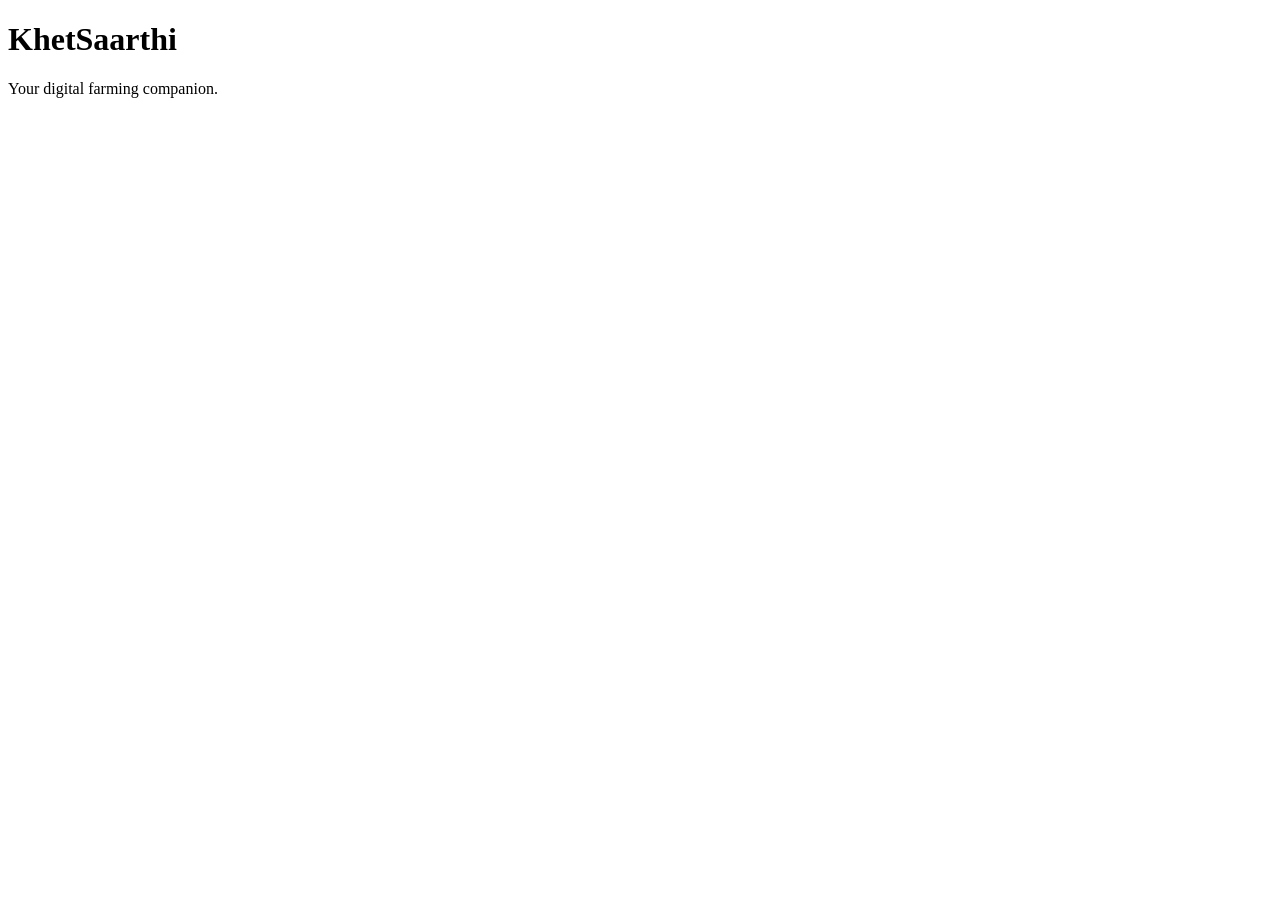
==== index.html @ 2c7a0114 "Set up KhetSaarthi web demo" ====
<!DOCTYPE html>
<html lang="en">
<head>
    <meta charset="UTF-8">
    <meta name="viewport" content="width=device-width, initial-scale=1.0">

    <title>KhetSaarthi</title>

    <link rel="stylesheet" href="style.css">
</head>

<body>

    <h1>KhetSaarthi</h1>
    <p>Your digital farming companion.</p>

    <script src="script.js"></script>
</body>
</html>
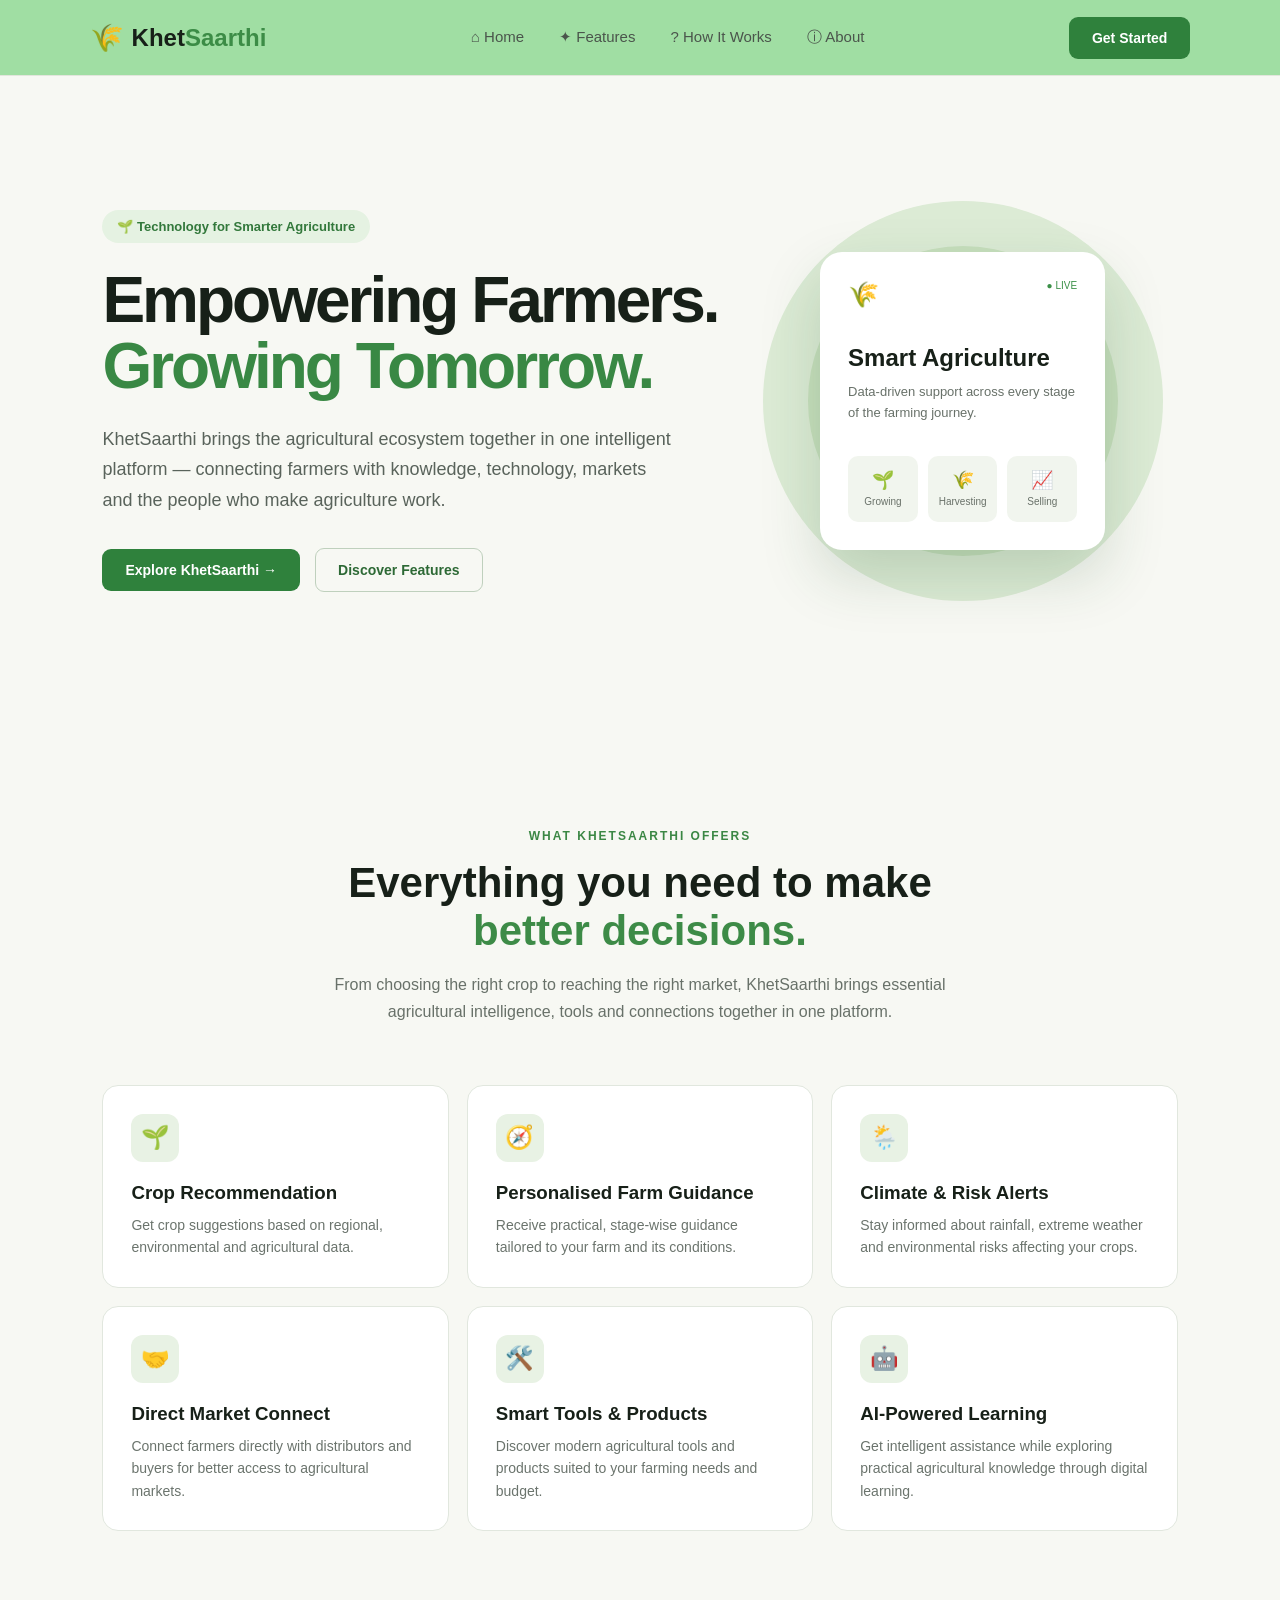
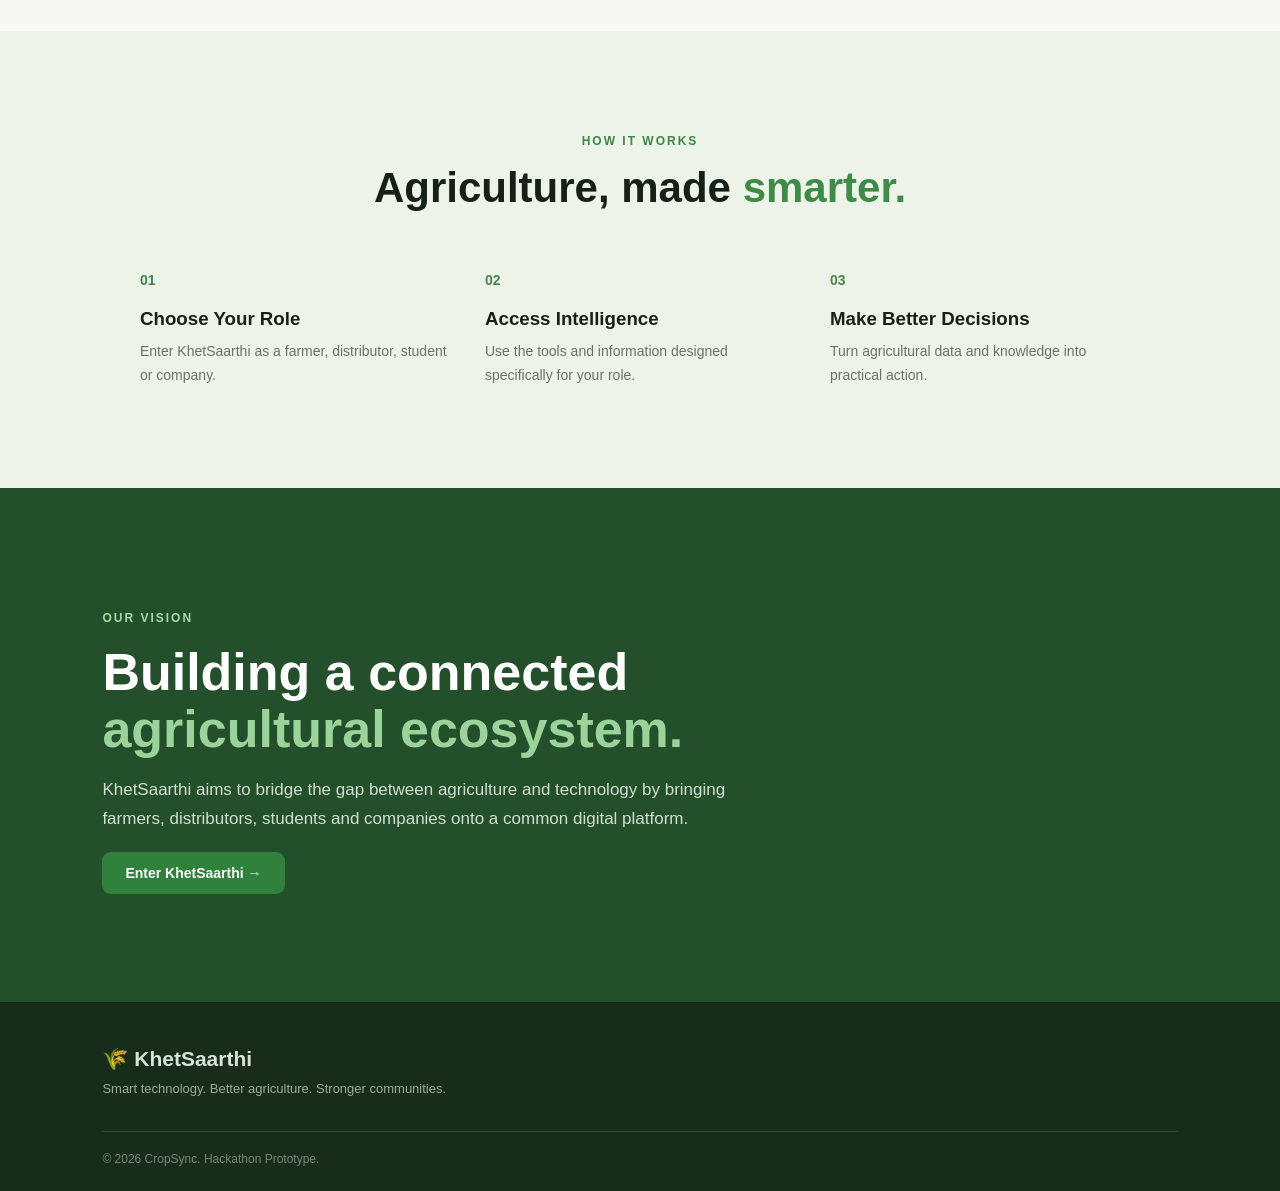
==== commit 49f488c7: "Initial Structure | Demo purpose" ====
--- a/index.html
+++ b/index.html
@@ -4,16 +4,359 @@
     <meta charset="UTF-8">
     <meta name="viewport" content="width=device-width, initial-scale=1.0">
 
-    <title>KhetSaarthi</title>
+    <title>KhetSaarthi | Smart Farming, Smarter Decisions</title>
 
     <link rel="stylesheet" href="style.css">
 </head>
 
 <body>
 
-    <h1>KhetSaarthi</h1>
-    <p>Your digital farming companion.</p>
+    <!-- NAVBAR -->
+    <header class="navbar">
+
+        <div class="logo">
+            <span class="logo-icon">🌾</span>
+            <span>Khet<span>Saarthi</span></span>
+        </div>
+
+        <nav>
+
+            <a href="#home">
+                <span class="nav-icon">⌂</span>
+                Home
+            </a>
+
+            <a href="#features">
+                <span class="nav-icon">✦</span>
+                Features
+            </a>
+
+            <a href="#how-it-works">
+                <span class="nav-icon">?</span>
+                How It Works
+            </a>
+
+            <a href="#about">
+                <span class="nav-icon">ⓘ</span>
+                About
+            </a>
+
+        </nav>
+
+        <!-- Takes user to profile selection -->
+        <a href="profile.html" class="nav-btn">
+            Get Started
+        </a>
+
+    </header>
+
+
+    <!-- HERO -->
+    <main>
+
+        <section class="hero" id="home">
+
+            <div class="hero-content">
+
+                <div class="tag">
+                    🌱 Technology for Smarter Agriculture
+                </div>
+
+                <h1>
+                    Empowering Farmers.<br>
+                    <span>Growing Tomorrow.</span>
+                </h1>
+
+                <p>
+                    KhetSaarthi brings the agricultural ecosystem together
+                    in one intelligent platform — connecting farmers with
+                    knowledge, technology, markets and the people who make
+                    agriculture work.
+                </p>
+
+                <div class="hero-buttons">
+
+                    <!-- Detailed KhetSaarthi features page -->
+                    <a href="features.html" class="primary-btn">
+                        Explore KhetSaarthi →
+                    </a>
+
+                    <a href="#features" class="secondary-btn">
+                        Discover Features
+                    </a>
+
+                </div>
+
+            </div>
+
+
+            <div class="hero-visual">
+
+                <div class="circle circle-one"></div>
+                <div class="circle circle-two"></div>
+
+                <div class="farm-card">
+
+                    <div class="farm-top">
+                        <span>🌾</span>
+                        <span class="live">● LIVE</span>
+                    </div>
+
+                    <h3>Smart Agriculture</h3>
+
+                    <p>
+                        Data-driven support across every stage
+                        of the farming journey.
+                    </p>
+
+                    <div class="mini-stats">
+
+                        <div>
+                            <strong>🌱</strong>
+                            <small>Growing</small>
+                        </div>
+
+                        <div>
+                            <strong>🌾</strong>
+                            <small>Harvesting</small>
+                        </div>
+
+                        <div>
+                            <strong>📈</strong>
+                            <small>Selling</small>
+                        </div>
+
+                    </div>
+
+                </div>
+
+            </div>
+
+        </section>
+
+
+        <!-- FEATURES -->
+        <section class="features-section" id="features">
+
+            <div class="section-heading">
+
+                <span>WHAT KHETSAARTHI OFFERS</span>
+
+                <h2>
+                    Everything you need to make
+                    <span>better decisions.</span>
+                </h2>
+
+                <p>
+                    From choosing the right crop to reaching the right market,
+                    KhetSaarthi brings essential agricultural intelligence,
+                    tools and connections together in one platform.
+                </p>
+
+            </div>
+
+
+            <div class="feature-grid">
+
+                <div class="feature-card">
+
+                    <div class="feature-icon">🌱</div>
+
+                    <h3>Crop Recommendation</h3>
+
+                    <p>
+                        Get crop suggestions based on regional,
+                        environmental and agricultural data.
+                    </p>
+
+                </div>
+
+
+                <div class="feature-card">
+
+                    <div class="feature-icon">🧭</div>
+
+                    <h3>Personalised Farm Guidance</h3>
+
+                    <p>
+                        Receive practical, stage-wise guidance
+                        tailored to your farm and its conditions.
+                    </p>
+
+                </div>
+
+
+                <div class="feature-card">
+
+                    <div class="feature-icon">🌦️</div>
+
+                    <h3>Climate & Risk Alerts</h3>
+
+                    <p>
+                        Stay informed about rainfall, extreme weather
+                        and environmental risks affecting your crops.
+                    </p>
+
+                </div>
+
+
+                <div class="feature-card">
+
+                    <div class="feature-icon">🤝</div>
+
+                    <h3>Direct Market Connect</h3>
+
+                    <p>
+                        Connect farmers directly with distributors and
+                        buyers for better access to agricultural markets.
+                    </p>
+
+                </div>
+
+
+                <div class="feature-card">
+
+                    <div class="feature-icon">🛠️</div>
+
+                    <h3>Smart Tools & Products</h3>
+
+                    <p>
+                        Discover modern agricultural tools and products
+                        suited to your farming needs and budget.
+                    </p>
+
+                </div>
+
+
+                <div class="feature-card">
+
+                    <div class="feature-icon">🤖</div>
+
+                    <h3>AI-Powered Learning</h3>
+
+                    <p>
+                        Get intelligent assistance while exploring practical
+                        agricultural knowledge through digital learning.
+                    </p>
+
+                </div>
+
+            </div>
+
+        </section>
+
+
+        <!-- HOW IT WORKS -->
+        <section class="how-section" id="how-it-works">
+
+            <div class="section-heading">
+
+                <span>HOW IT WORKS</span>
+
+                <h2>
+                    Agriculture, made <span>smarter.</span>
+                </h2>
+
+            </div>
+
+
+            <div class="steps">
+
+                <div class="step">
+
+                    <div class="step-number">01</div>
+
+                    <h3>Choose Your Role</h3>
+
+                    <p>
+                        Enter KhetSaarthi as a farmer, distributor,
+                        student or company.
+                    </p>
+
+                </div>
+
+
+                <div class="step">
+
+                    <div class="step-number">02</div>
+
+                    <h3>Access Intelligence</h3>
+
+                    <p>
+                        Use the tools and information designed
+                        specifically for your role.
+                    </p>
+
+                </div>
+
+
+                <div class="step">
+
+                    <div class="step-number">03</div>
+
+                    <h3>Make Better Decisions</h3>
+
+                    <p>
+                        Turn agricultural data and knowledge
+                        into practical action.
+                    </p>
+
+                </div>
+
+            </div>
+
+        </section>
+
+
+        <!-- ABOUT -->
+        <section class="about-section" id="about">
+
+            <div class="about-content">
+
+                <span>OUR VISION</span>
+
+                <h2>
+                    Building a connected
+                    <span>agricultural ecosystem.</span>
+                </h2>
+
+                <p>
+                    KhetSaarthi aims to bridge the gap between
+                    agriculture and technology by bringing farmers,
+                    distributors, students and companies onto
+                    a common digital platform.
+                </p>
+
+                <a href="profile.html" class="primary-btn">
+                    Enter KhetSaarthi →
+                </a>
+
+            </div>
+
+        </section>
+
+    </main>
+
+
+    <!-- FOOTER -->
+    <footer>
+
+        <div class="footer-logo">
+            🌾 KhetSaarthi
+        </div>
+
+        <p>
+            Smart technology. Better agriculture. Stronger communities.
+        </p>
+
+        <div class="footer-bottom">
+            © 2026 CropSync. Hackathon Prototype.
+        </div>
+
+    </footer>
+
 
     <script src="script.js"></script>
+
 </body>
 </html>
--- a/style.css
+++ b/style.css
@@ -0,0 +1,529 @@
+* {
+    margin: 0;
+    padding: 0;
+    box-sizing: border-box;
+}
+
+html {
+    scroll-behavior: smooth;
+}
+
+body {
+    font-family: Arial, Helvetica, sans-serif;
+    background: #f7f8f3;
+    color: #172018;
+}
+
+
+/* ================= NAVBAR ================= */
+
+.navbar {
+    height: 76px;
+    padding: 0 7%;
+    display: flex;
+    align-items: center;
+    justify-content: space-between;
+
+    background: rgba(155, 221, 159, 0.95);
+    border-bottom: 1px solid #e2e6dc;
+
+    position: sticky;
+    top: 0;
+    z-index: 100;
+}
+
+.logo {
+    display: flex;
+    align-items: center;
+    gap: 8px;
+
+    font-size: 24px;
+    font-weight: 700;
+}
+
+.logo span:last-child span {
+    color: #3c8c46;
+}
+
+.logo-icon {
+    font-size: 27px;
+}
+
+nav {
+    display: flex;
+    gap: 35px;
+}
+
+nav a {
+    text-decoration: none;
+    color: #4b554c;
+    font-size: 15px;
+}
+
+nav a:hover {
+    color: #31833d;
+}
+
+.nav-btn,
+.primary-btn {
+    border: none;
+    background: #2f813c;
+    color: white;
+
+    padding: 13px 23px;
+    border-radius: 9px;
+
+    font-size: 14px;
+    font-weight: 600;
+
+    cursor: pointer;
+
+    transition: 0.2s;
+
+    text-decoration: none;
+}
+
+.nav-btn:hover,
+.primary-btn:hover {
+    background: #246a30;
+    transform: translateY(-2px);
+}
+
+
+/* ================= HERO ================= */
+
+.hero {
+    min-height: 650px;
+
+    padding: 80px 8%;
+
+    display: flex;
+    align-items: center;
+    justify-content: space-between;
+
+    overflow: hidden;
+}
+
+.hero-content {
+    max-width: 620px;
+}
+
+.tag {
+    display: inline-block;
+
+    padding: 9px 15px;
+
+    border-radius: 30px;
+
+    background: #e5f2e2;
+    color: #32783b;
+
+    font-size: 13px;
+    font-weight: 600;
+
+    margin-bottom: 25px;
+}
+
+.hero h1 {
+    font-size: clamp(48px, 5vw, 76px);
+    line-height: 1.02;
+
+    letter-spacing: -3px;
+
+    margin-bottom: 25px;
+}
+
+.hero h1 span {
+    color: #398844;
+}
+
+.hero p {
+    color: #59635b;
+    font-size: 18px;
+    line-height: 1.7;
+
+    max-width: 570px;
+
+    margin-bottom: 32px;
+}
+
+.hero-buttons {
+    display: flex;
+    align-items: center;
+    gap: 15px;
+}
+
+.secondary-btn {
+    text-decoration: none;
+
+    color: #2d6935;
+
+    padding: 13px 22px;
+
+    border: 1px solid #bfd0bd;
+    border-radius: 9px;
+
+    font-size: 14px;
+    font-weight: 600;
+}
+
+
+/* ================= HERO VISUAL ================= */
+
+.hero-visual {
+    width: 430px;
+    height: 430px;
+
+    position: relative;
+
+    display: flex;
+    justify-content: center;
+    align-items: center;
+}
+
+.circle {
+    position: absolute;
+    border-radius: 50%;
+}
+
+.circle-one {
+    width: 400px;
+    height: 400px;
+
+    background: #dcebd5;
+}
+
+.circle-two {
+    width: 310px;
+    height: 310px;
+
+    background: #c7dfbd;
+}
+
+.farm-card {
+    position: relative;
+    z-index: 2;
+
+    width: 285px;
+
+    padding: 28px;
+
+    border-radius: 22px;
+
+    background: white;
+
+    box-shadow: 0 25px 60px rgba(35, 75, 39, 0.18);
+}
+
+.farm-top {
+    display: flex;
+    justify-content: space-between;
+
+    font-size: 25px;
+
+    margin-bottom: 35px;
+}
+
+.live {
+    font-size: 10px;
+    color: #3b9048;
+}
+
+.farm-card h3 {
+    font-size: 24px;
+    margin-bottom: 10px;
+}
+
+.farm-card p {
+    font-size: 13px;
+    line-height: 1.6;
+
+    color: #687169;
+}
+
+.mini-stats {
+    display: flex;
+    gap: 10px;
+
+    margin-top: 25px;
+}
+
+.mini-stats div {
+    flex: 1;
+
+    padding: 13px 5px;
+
+    text-align: center;
+
+    background: #f1f5ee;
+    border-radius: 10px;
+}
+
+.mini-stats strong {
+    display: block;
+    font-size: 18px;
+}
+
+.mini-stats small {
+    color: #697169;
+    font-size: 10px;
+}
+
+
+/* ================= SECTIONS ================= */
+
+.features-section,
+.how-section {
+    padding: 100px 8%;
+}
+
+.section-heading {
+    max-width: 680px;
+    margin: auto;
+    text-align: center;
+}
+
+.section-heading > span,
+.about-content > span {
+    color: #3b8744;
+
+    font-size: 12px;
+    font-weight: 700;
+
+    letter-spacing: 2px;
+}
+
+.section-heading h2 {
+    font-size: 42px;
+    line-height: 1.15;
+
+    margin: 15px 0;
+}
+
+.section-heading h2 span,
+.about-content h2 span {
+    color: #3d8b47;
+}
+
+.section-heading p {
+    color: #687169;
+    line-height: 1.7;
+}
+
+
+/* ================= FEATURE CARDS ================= */
+
+.feature-grid {
+    max-width: 1100px;
+
+    margin: 60px auto 0;
+
+    display: grid;
+    grid-template-columns: repeat(3, 1fr);
+
+    gap: 18px;
+}
+
+.feature-card {
+    background: white;
+
+    padding: 28px;
+
+    border: 1px solid #e1e7de;
+    border-radius: 16px;
+
+    transition: 0.2s;
+}
+
+.feature-card:hover {
+    transform: translateY(-5px);
+
+    box-shadow: 0 15px 35px rgba(39, 75, 43, 0.08);
+}
+
+.feature-icon {
+    width: 48px;
+    height: 48px;
+
+    display: flex;
+    align-items: center;
+    justify-content: center;
+
+    background: #e8f2e4;
+
+    border-radius: 12px;
+
+    font-size: 23px;
+
+    margin-bottom: 20px;
+}
+
+.feature-card h3 {
+    margin-bottom: 10px;
+}
+
+.feature-card p {
+    color: #6b746d;
+
+    font-size: 14px;
+    line-height: 1.6;
+}
+
+
+/* ================= HOW IT WORKS ================= */
+
+.how-section {
+    background: #edf3e9;
+}
+
+.steps {
+    max-width: 1000px;
+
+    margin: 60px auto 0;
+
+    display: grid;
+    grid-template-columns: repeat(3, 1fr);
+
+    gap: 35px;
+}
+
+.step-number {
+    color: #43864b;
+
+    font-size: 14px;
+    font-weight: 700;
+
+    margin-bottom: 20px;
+}
+
+.step h3 {
+    margin-bottom: 10px;
+}
+
+.step p {
+    color: #697269;
+
+    font-size: 14px;
+    line-height: 1.7;
+}
+
+
+/* ================= ABOUT ================= */
+
+.about-section {
+    padding: 120px 8%;
+
+    background: #244f2b;
+    color: white;
+}
+
+.about-content {
+    max-width: 750px;
+}
+
+.about-content > span {
+    color: #a9d8a9;
+}
+
+.about-content h2 {
+    font-size: 52px;
+    line-height: 1.1;
+
+    margin: 18px 0;
+}
+
+.about-content h2 span {
+    color: #9bd39b;
+}
+
+.about-content p {
+    color: #d2dfd3;
+
+    font-size: 17px;
+    line-height: 1.7;
+
+    max-width: 650px;
+
+    margin-bottom: 30px;
+}
+
+
+/* ================= FOOTER ================= */
+
+footer {
+    padding: 45px 8% 25px;
+
+    background: #172d1a;
+
+    color: #d8e2d8;
+}
+
+.footer-logo {
+    font-size: 21px;
+    font-weight: 700;
+}
+
+footer p {
+    margin-top: 10px;
+
+    color: #9ca99e;
+
+    font-size: 13px;
+}
+
+.footer-bottom {
+    margin-top: 35px;
+
+    padding-top: 20px;
+
+    border-top: 1px solid #304532;
+
+    color: #788479;
+
+    font-size: 12px;
+}
+
+
+/* ================= MOBILE ================= */
+
+@media (max-width: 850px) {
+
+    nav {
+        display: none;
+    }
+
+    .hero {
+        flex-direction: column;
+
+        text-align: center;
+
+        padding-top: 60px;
+    }
+
+    .hero p {
+        margin-left: auto;
+        margin-right: auto;
+    }
+
+    .hero-buttons {
+        justify-content: center;
+    }
+
+    .hero-visual {
+        margin-top: 60px;
+
+        transform: scale(0.85);
+    }
+
+    .feature-grid {
+        grid-template-columns: 1fr;
+    }
+
+    .steps {
+        grid-template-columns: 1fr;
+    }
+
+    .about-content h2 {
+        font-size: 40px;
+    }
+}
